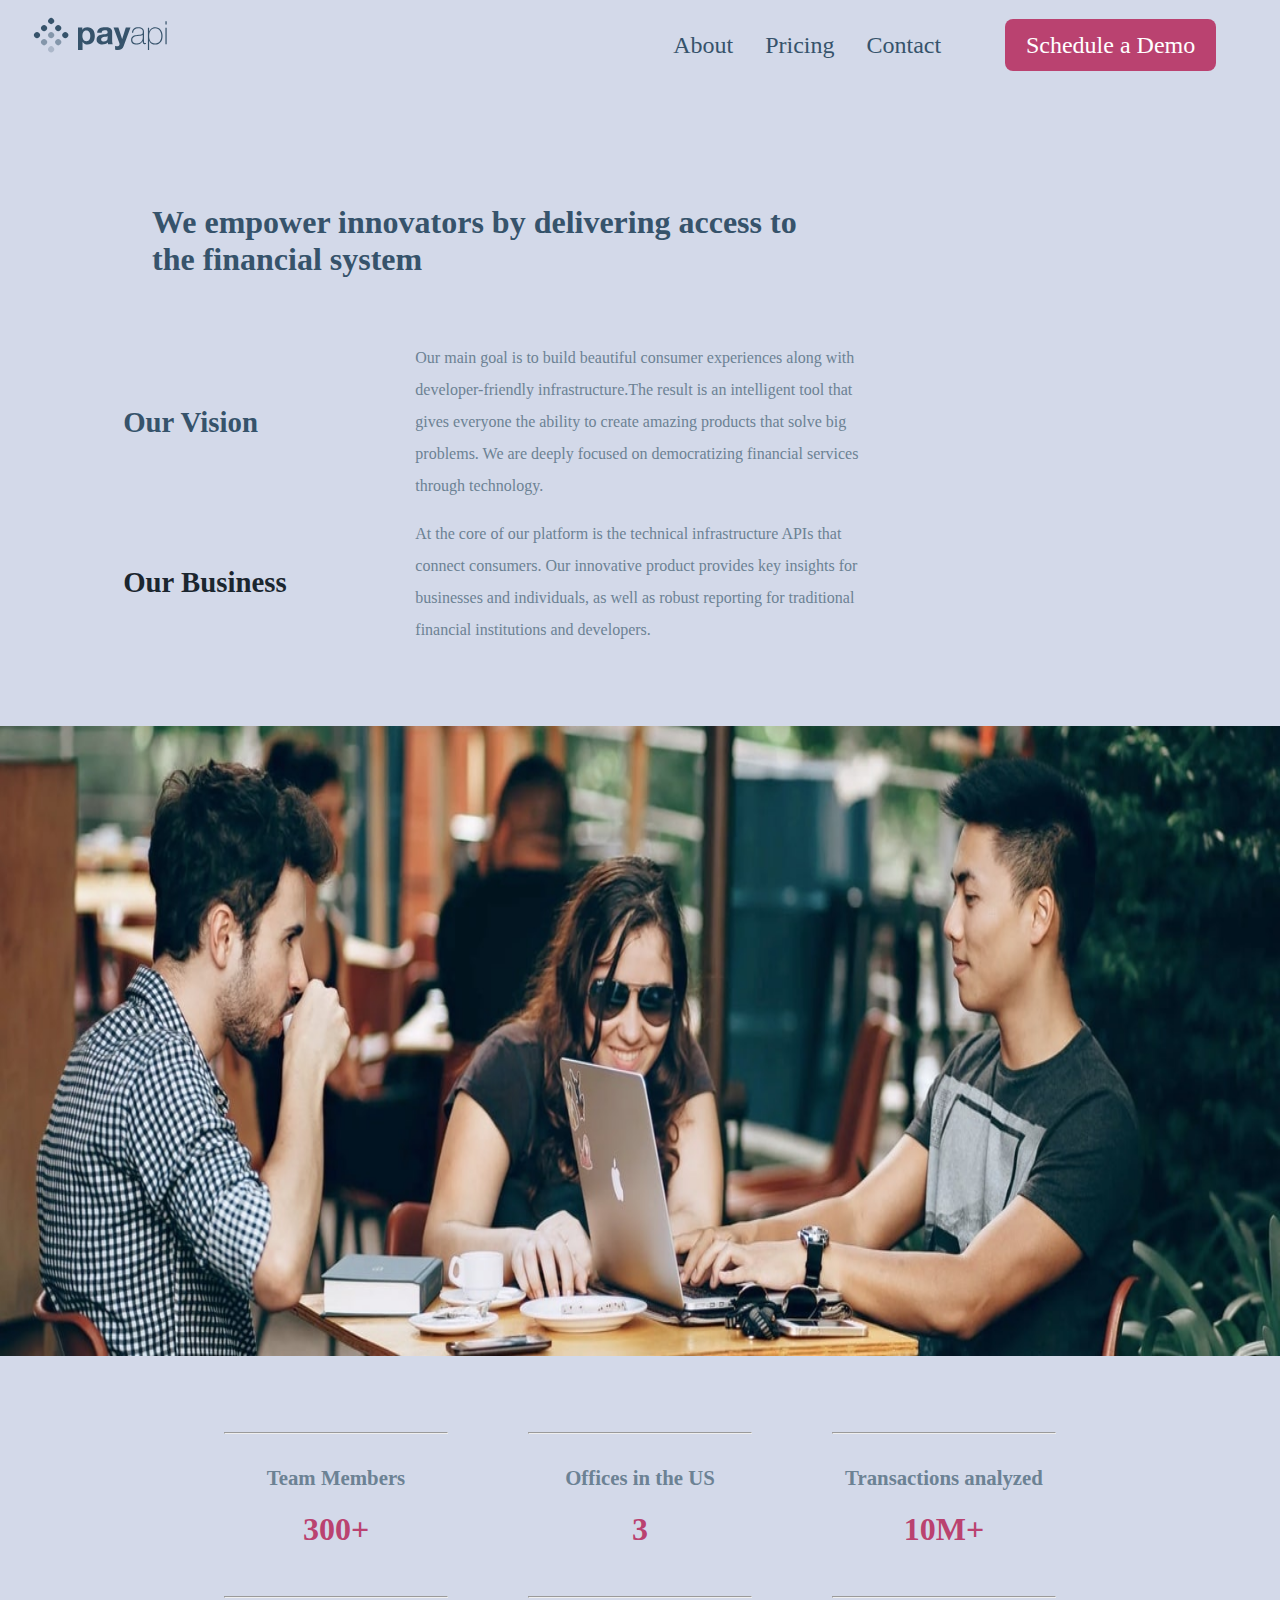
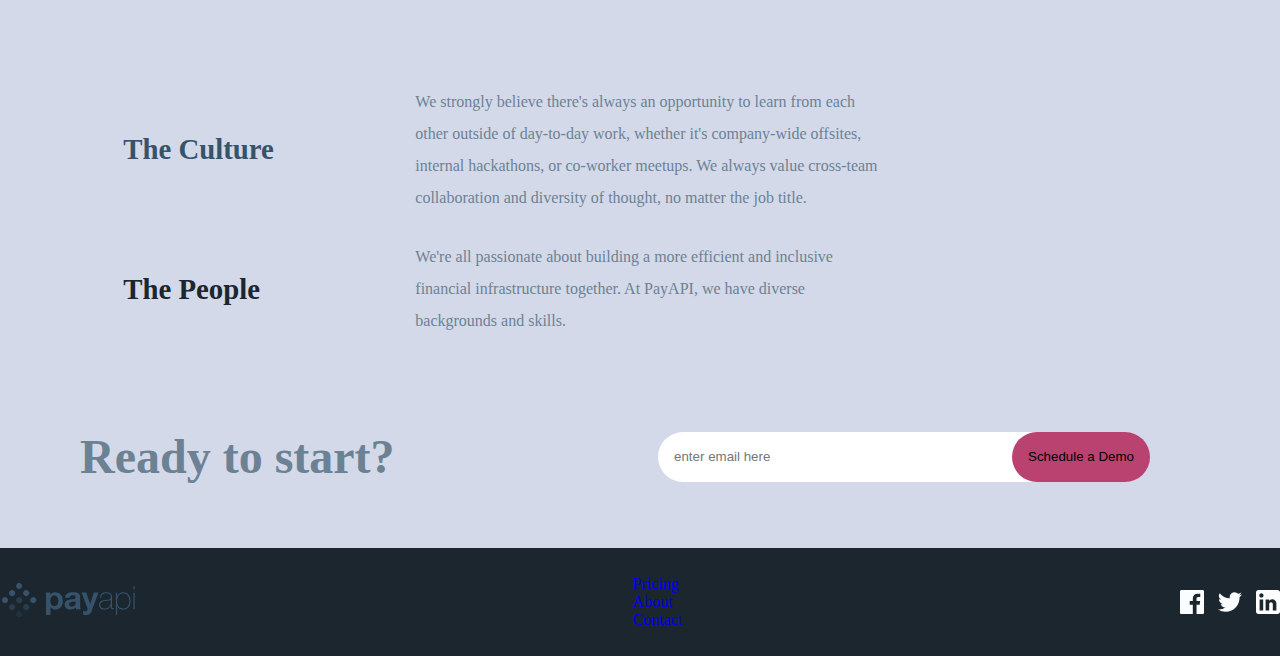
==== about.html @ 7797ffbc "frst" ====
<!DOCTYPE html>
<html lang="en">
  <head>
    <meta charset="UTF-8" />
    <meta name="viewport" content="width=device-width, initial-scale=1.0" />

    <link
      rel="icon"
      type="image/png"
      sizes="32x32"
      href="./assets/favicon-32x32.png"
    />
    <link rel="stylesheet" href="style.css" />
    <title>Frontend Mentor | PayAPI Website Challenge</title>
  </head>

  <body class="bg-sem">
    <header class="nav">
      <div class="nav_container flex_row">
        <div class="logo">
          <a href="index.html">
            <img src="assets/shared/desktop/logo.svg" alt=""
          /></a>
        </div>

        <ul class="nav_menu">
          <li class="nav_list"><a href="about.html">About</a></li>
          <li class="nav_list"><a href="pricing.html">Pricing</a></li>
          <li class="nav_list"><a href="contact.html">Contact</a></li>
          <div class="nav_btn">
            <a href="#">Schedule a Demo</a>
          </div>
        </ul>
        <div class="burger">
          <div class="line-1"></div>
          <div class="line-2"></div>
          <div class="line-3"></div>
        </div>
      </div>
    </header>
    <!-- <div class="pos">
        <img src="assets/Bitmap-2.png" alt="" />
      </div> -->

    <section class="about_header container">
      <h1>
        We empower innovators by delivering access to the financial system
      </h1>

      <div class="vision">
        <h3>Our Vision</h3>
        <p>
          Our main goal is to build beautiful consumer experiences along with
          developer-friendly infrastructure.The result is an intelligent tool
          that gives everyone the ability to create amazing products that solve
          big problems. We are deeply focused on democratizing financial
          services through technology.
        </p>
      </div>

      <div class="business">
        <h3>Our Business</h3>
        <p>
          At the core of our platform is the technical infrastructure APIs that
          connect consumers. Our innovative product provides key insights for
          businesses and individuals, as well as robust reporting for
          traditional financial institutions and developers.
        </p>
      </div>
    </section>

    <section class="about-background">
      <img src="assets/about/desktop/image-team-members.jpg" alt="" />
    </section>

    <section class="plan container">
      <div class="free_plan">
        <hr />
        <p>Team Members</p>
        <h2>300+</h2>
        <hr />
      </div>
      <div class="basic_plan">
        <hr />
        <p>Offices in the US</p>
        <h2>3</h2>
        <hr />
      </div>

      <div class="premium_plan">
        <hr />
        <p>Transactions analyzed</p>
        <h2>10M+</h2>

        <hr />
      </div>
    </section>
    <section class="about_header container">
      <div class="vision">
        <h3>The Culture</h3>
        <p>
          We strongly believe there's always an opportunity to learn from each
          other outside of day-to-day work, whether it's company-wide offsites,
          internal hackathons, or co-worker meetups. We always value cross-team
          collaboration and diversity of thought, no matter the job title.
        </p>
      </div>
      <div class="business">
        <h3>The People</h3>
        <p>
          We're all passionate about building a more efficient and inclusive
          financial infrastructure together. At PayAPI, we have diverse
          backgrounds and skills.
        </p>
      </div>
    </section>

    <div class="ready container">
      <div class="ready-info">
        <h1>Ready to start?</h1>
      </div>
      <form action="">
        <input
          type="text"
          class="ready_input_1"
          placeholder="enter email here"
        />
        <input type="submit" class="ready_input_2" value="Schedule a Demo" />
      </form>
    </div>
    <footer class="footer">
      <div class="logo_footer">
        <img src="assets/shared/desktop/logo.svg" alt="" />
      </div>
      <nav class="footer_nav">
        <ul class="foot_items">
          <li class="foot-list"><a href="pricing.html">Pricing</a></li>
          <li class="foot-list"><a href="about.html">About</a></li>
          <li class="foot-list"><a href="contact.html">Contact</a></li>
        </ul>
      </nav>
      <div class="socials-1">
        <img src="assets/shared/desktop/facebook.svg" alt="" />
        <img src="assets/shared/desktop/twitter.svg" alt="" />
        <img src="assets/shared/desktop/linkedin.svg" alt="" />
      </div>
    </footer>
    <script src="index.js"></script>
  </body>
</html>
---- style.css ----
* {
  padding: 0;
  margin: 0;
  box-sizing: border-box;
}
/* --------------------------Global Styles----------------------------- */
body {
  background-color: rgb(211, 217, 233);
}
html {
  scroll-behavior: smooth;
}
ul {
  list-style: none;
}
li {
  list-style: none;
}
a {
  text-decoration: none;
}
.flex_row {
  display: flex;
  flex-direction: row;
  flex-wrap: wrap;
}
.flex_column {
  flex-direction: column;
  display: flex;
}
.container {
  padding: 0em 5em;
}
/* ------------------End of--------Global Styles----------------------------- */

/* --------------------------header------------------------ */
.nav {
  padding: 0 2em;
  height: 0rem;
  min-height: 12vh;
  overflow: hidden;
  width: 100%;
  transition: 1s ease-in-out;
}
.logo img {
  padding: 1rem 0;
  cursor: pointer;
}
nav .logo {
  width: 10%;
}
.nav .nav_container {
  justify-content: space-between;
}
.nav_menu {
  display: flex;
  justify-content: center;
  align-items: center;
  gap: 2rem;
}
.burger {
  display: none;
  position: absolute;
  top: 1.5rem;
  right: 2rem;
}
.burger div {
  width: 25px;
  height: 3px;
  background-color: #36536b;
  margin: 5px;
  cursor: pointer;
}

.nav_menu a {
  color: #36536b;
  font-size: 1.5rem;
}
@keyframes navMenuFade {
  form {
    opacity: 0;
    transform: translateX(50px);
  }
  to {
    opacity: 1;
    transform: translateX(50px);
  }
}
.toggle .line-1 {
  transform: rotate(-45deg) translate(-5px, 6px);
}
.toggle .line-2 {
  opacity: 0;
}
.toggle .line-3 {
  transform: rotate(45deg) translate(-5px, -6px);
}

.nav_btn a {
  padding: 0.8rem 1.3rem;
  border: 1px rgb(186, 66, 112);
  background-color: rgb(186, 66, 112);
  border-radius: 0.5rem;
  color: #fff;
}
.nav_btn {
  padding: 2em;
  cursor: pointer;
  text-align: end;
}

/* -----xx---------------------header-----------xx------------- */

/* ---------------------------Hero Section------------------- */

.hero {
  margin-top: 10rem;
  padding-left: 5em;
}
.hero-1 {
  width: 60%;
  padding-bottom: 30px;
}
.hero-1 > h1 {
  font-size: 5rem;
  margin-bottom: 2rem;
  color: rgb(54, 83, 107);
}

.hero_input_1 {
  padding: 1rem;
  width: 60%;
  border: none;
  outline: none;
  border-radius: 25px 0 0 25px;
  height: 50px;
}
.hero_input_2 {
  width: 20%;
  height: 50px;
  border: none;
  outline: none;
  padding: 1rem;
  border-radius: 25px 25px;
  position: relative;
  left: -20px;
  background: rgb(186, 66, 112);
}
/* ---------------------------Hero Section------------------- */

.hero {
  margin-top: 10rem;
  font-family: "DM Serif Display", serif;
}
.hero-1 {
  width: 60%;
  padding-bottom: 30px;
}
.hero-1 > h1 {
  font-size: 5rem;
  margin-bottom: 2rem;
  color: rgb(54, 83, 107);
}

.hero_input_1 {
  padding: 1rem;
  width: 60%;
  border: none;
  outline: none;
  border-radius: 25px 0 0 25px;
  height: 50px;
}
.hero_input_2 {
  width: 20%;
  height: 50px;
  border: none;
  outline: none;
  padding: 1rem;
  border-radius: 25px 25px;
  position: relative;
  left: -20px;
  background: rgb(186, 66, 112);
}
/* --------------------End of Hero------------- */

/* --------------about---------------------- */
.about-us {
  margin-top: 5rem;
  height: auto;
  padding: 5rem 0;
  background-color: rgb(27, 38, 47);
  display: flex;
  justify-content: center;
  align-items: center;
  width: 100%;
  font-family: "Public Sans", sans-serif;
}
.para-info {
  width: 600px;
  color: #fff;
}
.para-main {
  line-height: 2;
  margin-bottom: 2em;
}
.para-info > h1 {
  font-size: 3rem;
  margin-bottom: 0.6em;
}
.about {
  padding: 0.8rem 2rem;
  border-radius: 1rem;
  border: 1px solid white;
  font-size: 1.2rem;
  background: transparent;
  color: #fff;
}
.social-info {
  display: grid;
  grid-template-columns: 1fr 1fr 1fr;
}
.social-info1 {
  display: grid;
  grid-template-columns: 1fr 1fr 1fr;
}
.social-info > img {
  margin: 30px;
  filter: brightness(0) invert(3);
}
.social-info1 > img {
  margin: 30px;
}

/* ---end -of----------about---------------------- */

/* ---------------------------packages-------------------------- */
.simple_text {
  display: flex;
  justify-content: center;
  align-items: center;
}
.simple h1 {
  font-size: 2.5rem;
  margin: 1em auto;
  color: #36536b;
}
.simple p {
  line-height: 2;
  color: #6c8294;
  font-family: "DM Serif Display", serif;
}

.text_pic {
  display: flex;
  align-items: center;
  width: 100%;
}
.image_text h1 {
  margin-bottom: 1em;
  font-size: 3rem;
  text-align: start;
  color: #36536b;
}
.image_text p {
  line-height: 2;
  color: #6c8294;
  font-family: "DM Serif Display", serif;
}

.packages {
  display: flex;
  align-items: center;
  justify-content: space-between;
}
.finance,
.banking,
.payment {
  text-align: center;
}
.package-img {
  margin-bottom: 2rem;
}
.custom {
  margin-bottom: 1rem;
  font-size: 1.7rem;
}
.para-1 {
  line-height: 1.3;
  color: rgb(108, 130, 148);
}

.ready_input_1 {
  padding: 1rem;
  width: 400px;
  border: none;
  outline: none;
  border-radius: 25px;
  height: 50px;
  position: relative;
}
.ready_input_2 {
  height: 50px;
  border: none;
  outline: none;
  border-radius: 25px 25px;
  padding: 1rem;
  position: relative;
  left: -50px;
  background: rgb(186, 66, 112);
}

h3 {
  color: #36536b;
}
.ready {
  display: flex;
  justify-content: space-between;
  align-items: center;
  margin-top: 5rem;
  flex-wrap: wrap;
  padding-bottom: 4rem;
}
.ready-info {
  font-size: 1.5rem;
  color: rgb(108, 130, 148);
  font-weight: 600;
}
.foot {
  display: flex;
  justify-content: space-between;
  align-items: center;
  width: 100%;
}
.socials-1 {
  display: flex;
  width: 100px;
  justify-content: space-between;
  align-items: center;
}
.nav_items {
  display: flex;
  width: 500px;
  justify-content: space-around;
}
/* --------------------end of-------packages-------------------------- */
/* ---------------------footer */
.footer {
  background-color: rgb(27, 38, 47);
  height: 12vh;
  display: flex;
  justify-content: space-between;
  align-items: center;
}
/* ---------------------footer */

/* --------------------xx-------ABOUT STYLING ---------------------- */
.about-background {
  width: 100%;
}
.about-background img {
  width: 100%;
  height: 70vh;
}

.container_about {
  width: 100%;
  padding: 0 15%;
}
.about_header {
  margin-bottom: 5em;
}
.about_header > h1 {
  font-size: 2rem;
  width: 60%;
  margin-left: 4.5rem;
  margin-top: 3em;
  margin-bottom: 2em;
  display: flex;
  justify-content: center;
  align-items: center;
  color: #36536b;
}

.vision {
  display: flex;
  justify-content: center;
  align-items: center;
  color: #36536b;
  margin: 1rem auto;
}
.business {
  display: flex;
  color: #36536b;
  justify-content: center;
  align-items: center;
  margin: 1rem auto;
}
.business > h3 {
  margin: 1.5em;
  font-size: 1.8rem;
  color: rgb(27, 38, 47);
  width: 300px;
  align-items: none;
}
.business > p {
  font-size: 1rem;
  font-weight: 400;
  line-height: 2;
  color: #6c8294;
  width: 50%;
  margin-right: 20em;
}

.vision > h3 {
  margin: 1.5em;
  font-size: 1.8rem;
  color: #36536b;
  width: 300px;
}
.vision > p {
  font-size: 1rem;
  font-weight: 400;
  line-height: 2;
  color: #6c8294;
  width: 50%;
  margin-right: 20em;
}
/* --------------------End Of About Styles------------------------ */

/* ---------------------Packages File---------------------- */

/*-------------------- package styling------------------ */
.plan {
  display: flex;
  justify-content: center;
  align-items: center;
}
.free_plan > h2,
.basic_plan > h2,
.premium_plan > h2 {
  font-size: 2rem;
  color: rgb(186, 66, 112);
  margin-bottom: 1.5em;
  text-align: center;
}
.free_plan,
.basic_plan,
.premium_plan {
  width: 20%;
  margin: 40px;
}
.free_plan > p,
.basic_plan > p,
.premium_plan > p {
  margin-bottom: 1em;
  color: #6c8294;
  font-weight: 600;
  font-size: 1.3rem;
  text-align: center;
}

.free-plan > h2,
.basic-plan > h2,
.premium-plan > h2 {
  font-size: 2rem;
  color: rgb(186, 66, 112);
  margin-bottom: 1.5em;
}
.pricing {
  padding-top: 5em;
  margin-bottom: 3em;
  font-size: 3rem;
  color: #36536b;
}
button {
  cursor: pointer;
}
.free-plan,
.basic-plan,
.premium-plan {
  margin: 2em;
  color: #6c8294;
}
.free-plan > p,
.basic-plan > p,
.premium-plan > p {
  margin-bottom: 1.5em;
  font-size: 1rem;
}
.free-plan > span,
.basic-plan > span,
.premium-plan > span {
  font-size: 2.5rem;
  padding-bottom: 5em;
  color: #36536b;
  font-weight: 800;
}
hr {
  margin: 2em auto;
}
.free-plan > button,
.basic-plan > button,
.premium-plan > button {
  padding: 1em 3em;
  color: #6c8294;
  border-radius: 2rem;
  border: 2px solid rgb(54, 83, 107);
  background: transparent;
}
.free-plan > ul > li,
.basic-plan > ul > li,
.premium-plan > ul > li {
  font-size: 1.5rem;
}
.free-plan > ul > li > img,
.basic-plan > ul > li > img,
.premium-plan > ul > li > img {
  margin-right: 1rem;
}
/* ---------------------Packages File---------------------- */

/* contact----------------------------------- */

/*---------------media queries------------------ */

@media (max-width: 800px) {
  .nav_menu {
    height: 80vh;
    position: absolute;
    top: 8vh;
    right: 0;
    display: flex;
    width: 80%;
    flex-direction: column;
    justify-content: center;
    align-items: center;
    background: #36536b;
    transition: transform 1s ease-in;
    transform: translateX(100%);
  }
  body {
    overflow-x: hidden;
  }
  .nav_menu li a {
    color: #fff;
  }
  .burger {
    display: block;
  }
  .nav-active {
    transform: translateX(0%);
  }
}

@media screen and (max-width: 800px) {
  .hero_input_1 {
    width: 100%;
    border-radius: 2rem;
    margin-bottom: 30px;
  }
  .hero-1 > h1,
  h3 {
    text-align: center;
  }

  .hero {
    margin-top: 45em;
    padding: 0 1rem;
  }
  .hero-1 {
    flex-direction: column;
    width: 100%;
    justify-content: center;
    align-items: center;
  }
  .hero-1 > h1 {
    font-size: 3rem;
    margin-bottom: 2rem;
    text-align: center;
  }
  .hero_input_1 {
    width: 100%;
  }
  .hero_input_2 {
    width: 100%;
    left: 0;
  }
  form {
    display: flex;
    flex-direction: column;
    align-items: center;
  }
}
/* about------------ */
@media (max-width: 800px) {
  .about-us {
    width: 100%;
    flex-direction: column-reverse;
  }
  .para-info {
    flex-direction: column;
    justify-content: center;
    align-items: center;
    text-align: center;
    width: 100%;
    margin-bottom: 2rem;
  }
  .para-info h1 {
    align-items: center;
    font-size: 1.5rem;
  }
  .social-info {
    width: 100%;
    grid-template-columns: 1fr 1fr;
    margin-bottom: 2rem;
  }
  .social-info > img {
    margin: 20px;
  }
  .social-info > p {
    width: 100%;
    text-align: center;
    line-height: 1.3;
  }
  .social-info1 {
    width: 100%;
    grid-template-columns: 1fr 1fr;
  }
  .social-info1 > img {
    margin: 20px;
  }
}
/* ----------------packages------------ */
@media (max-width: 800px) {
  .simple_text {
    flex-direction: column-reverse;
  }
  .simple h1 {
    font-size: 2.5rem;
    margin: 15px auto;
    text-align: center;
  }
  .simple {
    text-align: center;
  }
  .container {
    padding: 2em 2em;
  }
  .packages {
    flex-direction: column;
  }
  .simple_img {
    width: 80%;
    padding: auto 10em;
  }
  .text_pic {
    flex-direction: column;
    width: 100%;
  }
  .image_text h1 {
    text-align: center;
  }
  .image_text {
    width: 100%;
    text-align: center;
  }
  .text_pic img {
    width: 300px;
  }
  .ready_input_1 {
    width: 100%;
    margin: 1em auto;
  }
  .ready_input_2 {
    left: 0;
    width: 100%;
  }
  .ready {
    flex-direction: column;
    align-items: center;
  }
}
/* ------------------Footer------------------- */
@media (max-width: 800px) {
  .footer {
    height: 40vh;
    flex-direction: column;
    justify-content: center;
    align-items: center;
    width: 100%;
    margin-bottom: 2rem;
  }
  .foot-items {
    flex-direction: column;
  }
  .foot-list a {
    font-size: 2rem;
    color: white;
  }
  .foot-list {
    margin: 1.5rem;
  }
}
/* ------------------Footer------------------- */
/* -------------------About file------------------ */
@media (max-width: 800px) {
  .container_about {
    padding: 0;
    text-align: center;
  }
  .vision,
  .mission,
  .business {
    display: flex;
    flex-direction: column;
    align-items: center;
    width: 100%;
  }
  .vision > p,
  .mission > p,
  .business > p {
    text-align: center;
    font-size: 1rem;
    width: 100%;
    margin-right: 0;
  }
  .about_header > h1 {
    font-size: 2rem;
    width: 100%;
    margin: 0;
    margin-top: 3em;
    margin-bottom: 2em;
    text-align: center;
  }
  .about_header {
    margin-bottom: 2em;
  }
  .about-background img {
    width: 100%;
    background-size: contain;
    height: auto;
  }
  .plan {
    flex-direction: column;
    margin-top: 1em;
  }
  .free_plan,
  .basic_plan,
  .premium_plan {
    width: 100%;
    text-align: center;
    margin: 0;
  }
  .free_plan > hr,
  .basic_plan > hr,
  .premium_plan > hr {
    display: none;
  }
}
/* -------------------About file------------------ */
/* ---------------------packages styles */
@media screen and (max-width: 850px) {
  .pricing {
    text-align: center;
    margin-left: 0em;
    color: #36536b;
  }
  hr {
    margin: 1em auto;
    font-weight: bold;
  }
  .plans {
    flex-direction: column;
    width: 100%;
    text-align: center;
  }
  .free-plan > h2,
  .basic-plan > h2,
  .premium-plan > h2 {
    text-align: center;
    margin-bottom: 3em;
  }
  .free-plan > p,
  .basic-plan > p,
  .premium-plan > p {
    display: none;
  }
  .free-plan > span,
  .basic-plan > span,
  .premium-plan > span {
    text-align: center;
    display: flex;
    flex-direction: column;
    align-items: center;
    padding-bottom: 2em;
  }
  .free_plan,
  .basic_plan,
  .premium_plan {
    width: 100%;
    padding: 0;
    align-items: center;
  }
  .free-plan > ul,
  .basic-plan > ul,
  .premium-plan > ul {
    font-size: 1.5rem;
  }
}
@media (max-width: 1000px) {
  .about-us {
    flex-direction: column-reverse;
  }
  .para-info {
    display: flex;
    flex-direction: column;
    align-items: center;
  }

  .para-info > p {
    width: 60%;
    text-align: center;
  }

  .container_about {
    padding: 0;
    text-align: center;
  }
  .vision,
  .mission,
  .business {
    width: 100%;
  }
  .vision > p,
  .mission > p,
  .business > p {
    text-align: center;
    font-size: 1rem;
    width: 100%;
    margin-right: 0;
  }
  .about_header > h1 {
    font-size: 2rem;
    width: 100%;
    margin: 0;
    margin-top: 3em;
    margin-bottom: 2em;
    text-align: center;
  }
  .about_header {
    margin-bottom: 2em;
  }
  .about-background img {
    width: 100%;
    background-size: contain;
    height: auto;
  }
  .plan {
    margin-top: 1em;
  }
  .free_plan,
  .basic_plan,
  .premium_plan {
    width: 100%;
    text-align: center;
    margin: 0;
  }
}
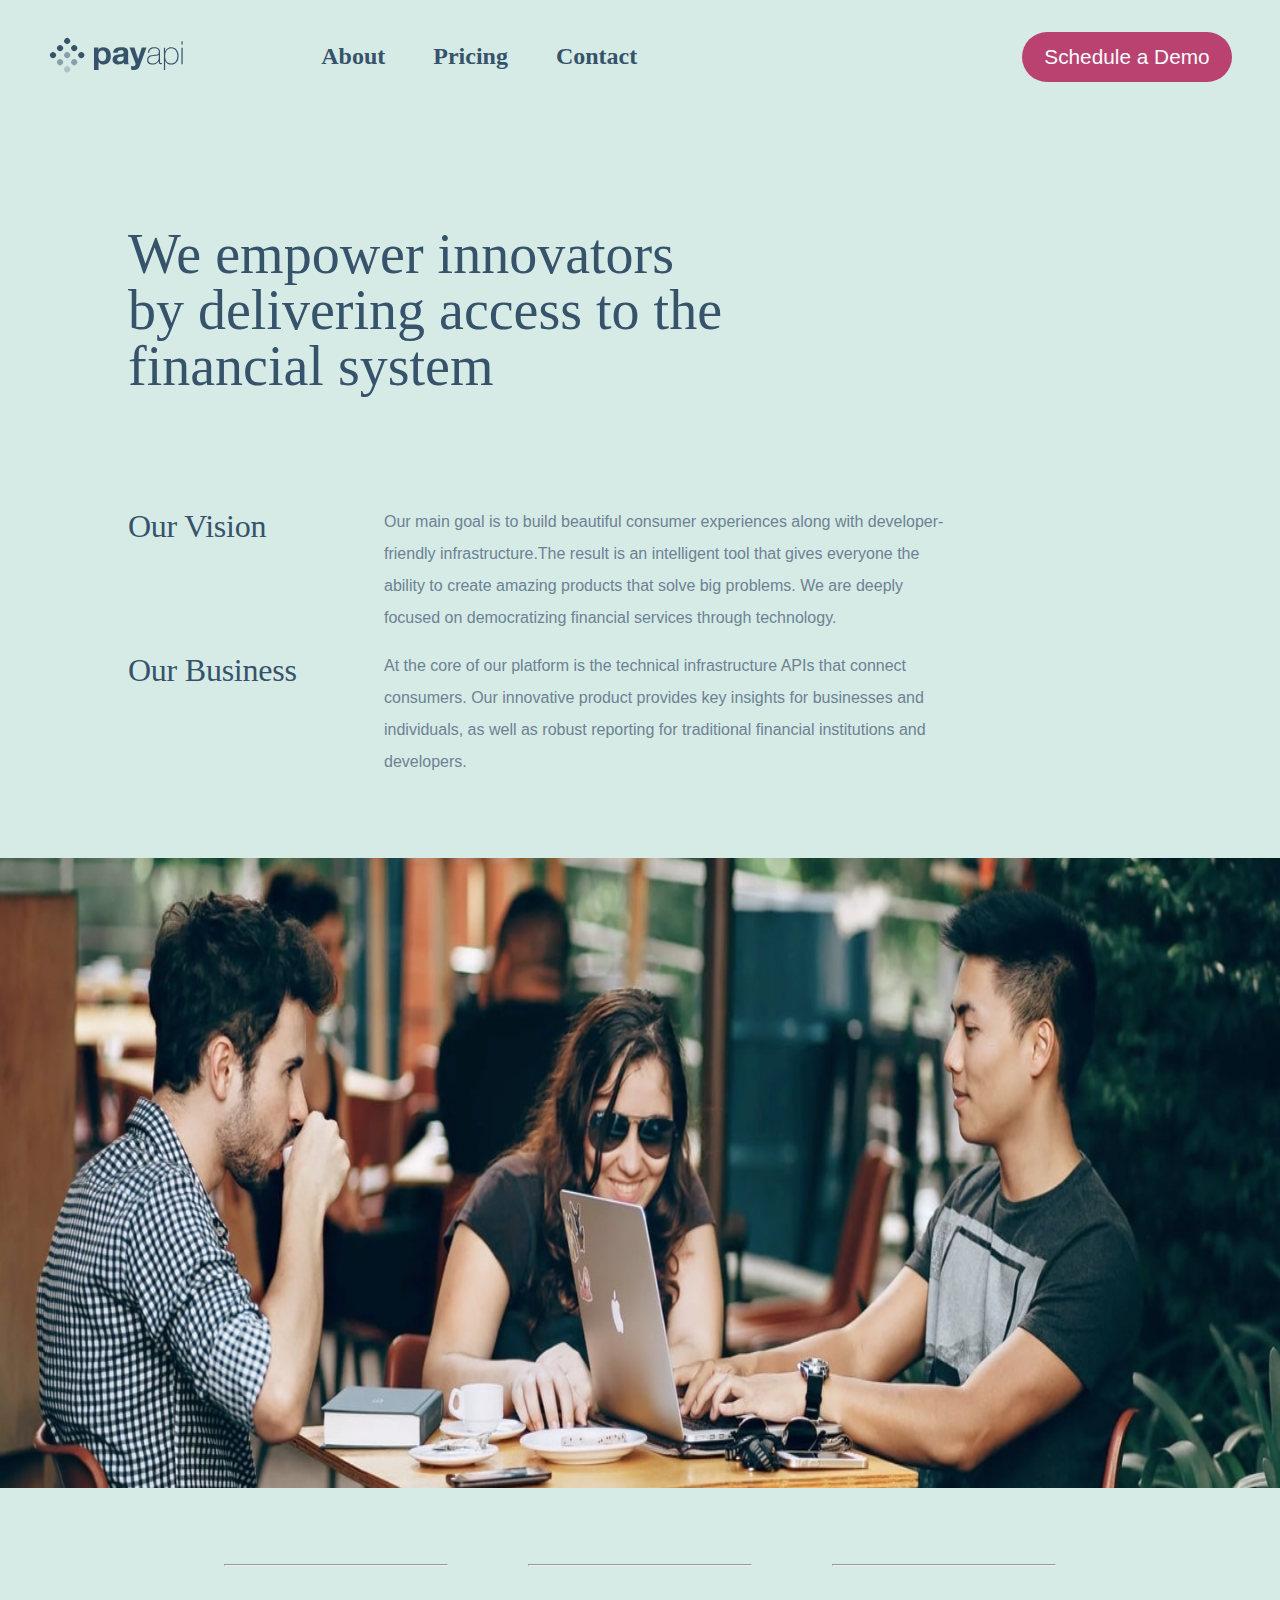
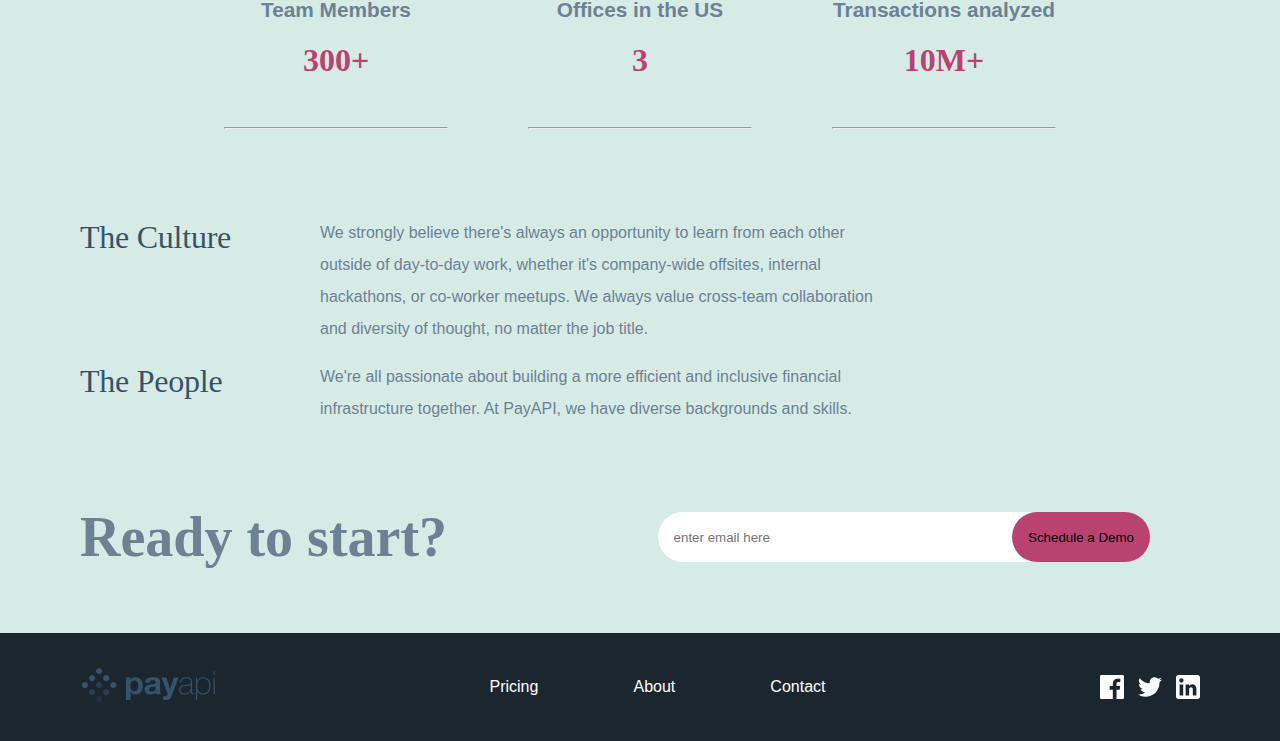
==== commit b8ec50c7: "new" ====
--- a/about.html
+++ b/about.html
@@ -15,36 +15,53 @@
   </head>
 
   <body class="bg-sem">
-    <header class="nav">
-      <div class="nav_container flex_row">
+    <header>
+      <nav class="nav_menu">
         <div class="logo">
           <a href="index.html">
             <img src="assets/shared/desktop/logo.svg" alt=""
           /></a>
         </div>
+        <div class="nav_item">
+          <ul>
+            <li><a href="about.html">About</a></li>
+            <li><a href="pricing.html">Pricing</a></li>
+            <li><a href="contact.html">Contact</a></li>
+          </ul>
+          <a class="btn pink" href="contact.html">Schedule a Demo</a>
+        </div>
+      </nav>
+      <!-- -----------mobile menu  -->
+      <div class="mobile_nav">
+        <a href="index.html">
+          <img src="assets/shared/desktop/logo.svg" alt=""
+        /></a>
+        <div class="menu-icon">
+          <img src="assets/shared/mobile/menu.svg" alt="" />
+        </div>
+      </div>
+      <div class="mobile-menu-container">
+        <div class="close-icon">
+          <img src="assets/shared/mobile/close.svg" alt="" />
+        </div>
 
-        <ul class="nav_menu">
-          <li class="nav_list"><a href="about.html">About</a></li>
-          <li class="nav_list"><a href="pricing.html">Pricing</a></li>
-          <li class="nav_list"><a href="contact.html">Contact</a></li>
-          <div class="nav_btn">
-            <a href="#">Schedule a Demo</a>
-          </div>
+        <ul>
+          <li><a href="about.html">About</a></li>
+          <li><a href="pricing.html">Pricing</a></li>
+          <li><a href="contact.html">Contact</a></li>
+          <li><a class="btn pink" href="contact.html">Contact</a></li>
         </ul>
-        <div class="burger">
-          <div class="line-1"></div>
-          <div class="line-2"></div>
-          <div class="line-3"></div>
-        </div>
       </div>
     </header>
     <!-- <div class="pos">
         <img src="assets/Bitmap-2.png" alt="" />
       </div> -->
 
-    <section class="about_header container">
+    <section class="about_header container-2">
       <h1>
-        We empower innovators by delivering access to the financial system
+        We empower innovators <br />
+        by delivering access to the <br />
+        financial system
       </h1>
 
       <div class="vision">
@@ -117,7 +134,7 @@
 
     <div class="ready container">
       <div class="ready-info">
-        <h1>Ready to start?</h1>
+        <h2>Ready to start?</h2>
       </div>
       <form action="">
         <input
@@ -128,17 +145,17 @@
         <input type="submit" class="ready_input_2" value="Schedule a Demo" />
       </form>
     </div>
-    <footer class="footer">
+    <footer class="footer container">
       <div class="logo_footer">
         <img src="assets/shared/desktop/logo.svg" alt="" />
       </div>
-      <nav class="footer_nav">
-        <ul class="foot_items">
-          <li class="foot-list"><a href="pricing.html">Pricing</a></li>
-          <li class="foot-list"><a href="about.html">About</a></li>
-          <li class="foot-list"><a href="contact.html">Contact</a></li>
-        </ul>
-      </nav>
+
+      <ul class="foot_items">
+        <li class="foot-list"><a href="pricing.html">Pricing</a></li>
+        <li class="foot-list"><a href="about.html">About</a></li>
+        <li class="foot-list"><a href="contact.html">Contact</a></li>
+      </ul>
+
       <div class="socials-1">
         <img src="assets/shared/desktop/facebook.svg" alt="" />
         <img src="assets/shared/desktop/twitter.svg" alt="" />
--- a/style.css
+++ b/style.css
@@ -4,9 +4,7 @@
   box-sizing: border-box;
 }
 /* --------------------------Global Styles----------------------------- */
-body {
-  background-color: rgb(211, 217, 233);
-}
+
 html {
   scroll-behavior: smooth;
 }
@@ -31,100 +29,118 @@
 .container {
   padding: 0em 5em;
 }
+.container-2 {
+  padding-left: 8em;
+}
+:root {
+  --dark-pink: #ba4270;
+  --link-water-white: #fbfcfe;
+  --dark-blue: #36536b;
+  --dark-blue-black: #1b2621;
+  --light-charm-pink: #da6d97;
+  --light-blue: #6c8294;
+}
+*,
+*::after,
+*::before {
+  margin: 0;
+  padding: 0;
+  box-sizing: border-box;
+}
+body {
+  font-family: "Public Sans", sans-serif;
+  background-color: rgb(214, 235, 230);
+}
+h1 {
+  font-family: "DM Serif Display", serif;
+  font-size: 72px;
+}
+h2 {
+  font-family: "DM Serif Display", serif;
+  font-size: 56px;
+}
+.btn {
+  padding: 0.8rem 1.4rem;
+  border-radius: 3rem;
+  color: var(--link-water-white);
+  display: inline-block;
+  font-size: 1.3rem;
+  border: none;
+  font-weight: 500;
+  text-decoration: none;
+}
+.btn.pink {
+  background-color: var(--dark-pink);
+}
+.btn.dark {
+  background-color: transparent;
+}
+
 /* ------------------End of--------Global Styles----------------------------- */
 
 /* --------------------------header------------------------ */
-.nav {
-  padding: 0 2em;
-  height: 0rem;
-  min-height: 12vh;
-  overflow: hidden;
-  width: 100%;
-  transition: 1s ease-in-out;
-}
-.logo img {
-  padding: 1rem 0;
-  cursor: pointer;
+
+.wrapper {
+}
+header {
+  width: 100%;
+  padding: 2rem 3rem;
+}
+
+.nav_menu {
+  display: flex;
+  justify-content: space-between;
+  align-items: center;
+  width: 100%;
+  z-index: 100;
 }
 nav .logo {
-  width: 10%;
-}
-.nav .nav_container {
+  width: 30%;
+}
+.nav_item {
+  display: flex;
+  width: 100%;
   justify-content: space-between;
 }
-.nav_menu {
-  display: flex;
-  justify-content: center;
-  align-items: center;
-  gap: 2rem;
-}
-.burger {
+.nav_item ul {
+  display: flex;
+  align-items: center;
+  gap: 3rem;
+}
+nav ul li {
+  list-style: none;
+}
+nav ul li a {
+  text-decoration: none;
+  font-family: "Public Sans";
+  font-weight: 700;
+  font-size: 1.5rem;
+  color: #36536b;
+}
+.mobile_nav,
+.mobile-menu-container {
   display: none;
+}
+
+/* -----xx---------------------header-----------xx------------- */
+
+/* ---------------------------Hero Section------------------- */
+
+.bg-circle {
+  background-image: url(assets/Bitmap-1.png);
+  background-repeat: no-repeat;
+  background-position: top right;
+  padding: 0;
+}
+.big_phone {
   position: absolute;
-  top: 1.5rem;
-  right: 2rem;
-}
-.burger div {
-  width: 25px;
-  height: 3px;
-  background-color: #36536b;
-  margin: 5px;
-  cursor: pointer;
-}
-
-.nav_menu a {
-  color: #36536b;
+  top: 10rem;
+  right: 4rem;
+}
+
+.hero-1 h3 {
+  margin-top: 2rem;
   font-size: 1.5rem;
-}
-@keyframes navMenuFade {
-  form {
-    opacity: 0;
-    transform: translateX(50px);
-  }
-  to {
-    opacity: 1;
-    transform: translateX(50px);
-  }
-}
-.toggle .line-1 {
-  transform: rotate(-45deg) translate(-5px, 6px);
-}
-.toggle .line-2 {
-  opacity: 0;
-}
-.toggle .line-3 {
-  transform: rotate(45deg) translate(-5px, -6px);
-}
-
-.nav_btn a {
-  padding: 0.8rem 1.3rem;
-  border: 1px rgb(186, 66, 112);
-  background-color: rgb(186, 66, 112);
-  border-radius: 0.5rem;
-  color: #fff;
-}
-.nav_btn {
-  padding: 2em;
-  cursor: pointer;
-  text-align: end;
-}
-
-/* -----xx---------------------header-----------xx------------- */
-
-/* ---------------------------Hero Section------------------- */
-
-.hero {
-  margin-top: 10rem;
-  padding-left: 5em;
-}
-.hero-1 {
-  width: 60%;
-  padding-bottom: 30px;
-}
-.hero-1 > h1 {
-  font-size: 5rem;
-  margin-bottom: 2rem;
-  color: rgb(54, 83, 107);
 }
 
 .hero_input_1 {
@@ -157,7 +173,7 @@
   padding-bottom: 30px;
 }
 .hero-1 > h1 {
-  font-size: 5rem;
+  font-size: 4rem;
   margin-bottom: 2rem;
   color: rgb(54, 83, 107);
 }
@@ -187,7 +203,7 @@
 .about-us {
   margin-top: 5rem;
   height: auto;
-  padding: 5rem 0;
+  padding: 5rem 2rem;
   background-color: rgb(27, 38, 47);
   display: flex;
   justify-content: center;
@@ -196,8 +212,8 @@
   font-family: "Public Sans", sans-serif;
 }
 .para-info {
-  width: 600px;
   color: #fff;
+  width: 40%;
 }
 .para-main {
   line-height: 2;
@@ -319,9 +335,9 @@
   margin-top: 5rem;
   flex-wrap: wrap;
   padding-bottom: 4rem;
+  width: 100%;
 }
 .ready-info {
-  font-size: 1.5rem;
   color: rgb(108, 130, 148);
   font-weight: 600;
 }
@@ -337,12 +353,7 @@
   justify-content: space-between;
   align-items: center;
 }
-.nav_items {
-  display: flex;
-  width: 500px;
-  justify-content: space-around;
-}
-/* --------------------end of-------packages-------------------------- */
+
 /* ---------------------footer */
 .footer {
   background-color: rgb(27, 38, 47);
@@ -351,7 +362,17 @@
   justify-content: space-between;
   align-items: center;
 }
-/* ---------------------footer */
+.foot-list a {
+  color: white;
+  font-size: 1rem;
+}
+.foot_items {
+  display: flex;
+  justify-content: space-between;
+  gap: 5;
+  align-items: center;
+  width: 30%;
+}
 
 /* --------------------xx-------ABOUT STYLING ---------------------- */
 .about-background {
@@ -370,37 +391,33 @@
   margin-bottom: 5em;
 }
 .about_header > h1 {
-  font-size: 2rem;
-  width: 60%;
-  margin-left: 4.5rem;
-  margin-top: 3em;
+  font-family: "DM Serif Display", serif;
+  font-weight: 400;
+  font-size: 56px;
+  line-height: 56px;
+  margin-top: 2em;
   margin-bottom: 2em;
-  display: flex;
-  justify-content: center;
-  align-items: center;
   color: #36536b;
 }
 
 .vision {
   display: flex;
-  justify-content: center;
-  align-items: center;
-  color: #36536b;
-  margin: 1rem auto;
+  justify-content: space-between;
+  color: #36536b;
+  margin: 1rem 0;
 }
 .business {
   display: flex;
-  color: #36536b;
-  justify-content: center;
-  align-items: center;
-  margin: 1rem auto;
+  justify-content: space-between;
 }
 .business > h3 {
-  margin: 1.5em;
-  font-size: 1.8rem;
-  color: rgb(27, 38, 47);
-  width: 300px;
-  align-items: none;
+  font-family: "DM Serif Display";
+  font-style: normal;
+  font-weight: 400;
+  font-size: 32px;
+  line-height: 40px;
+  letter-spacing: -0.246154px;
+  color: #36536b;
 }
 .business > p {
   font-size: 1rem;
@@ -412,10 +429,13 @@
 }
 
 .vision > h3 {
-  margin: 1.5em;
-  font-size: 1.8rem;
-  color: #36536b;
-  width: 300px;
+  font-family: "DM Serif Display";
+  font-style: normal;
+  font-weight: 400;
+  font-size: 32px;
+  line-height: 40px;
+  letter-spacing: -0.246154px;
+  color: #36536b;
 }
 .vision > p {
   font-size: 1rem;
@@ -462,15 +482,18 @@
 .free-plan > h2,
 .basic-plan > h2,
 .premium-plan > h2 {
-  font-size: 2rem;
+  font-size: 3rem;
   color: rgb(186, 66, 112);
   margin-bottom: 1.5em;
 }
 .pricing {
-  padding-top: 5em;
-  margin-bottom: 3em;
-  font-size: 3rem;
-  color: #36536b;
+  padding: 2em 0;
+  color: #36536b;
+
+  font-family: "DM Serif Display";
+  font-weight: 400;
+  font-size: 56px;
+  line-height: 56px;
 }
 button {
   cursor: pointer;
@@ -490,10 +513,13 @@
 .free-plan > span,
 .basic-plan > span,
 .premium-plan > span {
-  font-size: 2.5rem;
   padding-bottom: 5em;
   color: #36536b;
-  font-weight: 800;
+  font-family: "DM Serif Display";
+  font-style: normal;
+  font-weight: 400;
+  font-size: 56px;
+  line-height: 72px;
 }
 hr {
   margin: 2em auto;
@@ -506,7 +532,17 @@
   border-radius: 2rem;
   border: 2px solid rgb(54, 83, 107);
   background: transparent;
-}
+  transition: all 1s ease;
+}
+button.hover {
+}
+.free-plan > button:hover,
+.basic-plan > button:hover,
+.premium-plan > button:hover {
+  background-color: var(--dark-blue);
+  color: white;
+}
+
 .free-plan > ul > li,
 .basic-plan > ul > li,
 .premium-plan > ul > li {
@@ -517,42 +553,153 @@
 .premium-plan > ul > li > img {
   margin-right: 1rem;
 }
-/* ---------------------Packages File---------------------- */
-
-/* contact----------------------------------- */
+/* ---------------------Contact File---------------------- */
+
+.head {
+  margin: 7em 0;
+}
+.form {
+  display: flex;
+  justify-content: space-between;
+  align-items: center;
+  margin-top: 0;
+  color: var(--dark-blue);
+}
+.cont {
+  background-color: rgb(214, 235, 230);
+}
+.social_info {
+  display: grid;
+  grid-template-columns: 1fr 1fr 1fr;
+}
+.social_info img {
+  margin-bottom: 4em;
+}
+.media_collections {
+  margin-left: 5em;
+}
+.media_collections p {
+  font-size: 1.4rem;
+  margin-bottom: 2em;
+  color: var(--dark-blue);
+}
+
+.cont .input {
+  height: 40px;
+  width: 100%;
+  position: relative;
+  margin-bottom: 30px;
+  background-color: rgb(214, 235, 230);
+  color: #36536b;
+}
+.cont .input input {
+  width: 100%;
+  height: 40px;
+  border: none;
+  border-bottom: 2px solid;
+  outline: none;
+  font-size: 1.2rem;
+  background-color: rgb(214, 235, 230);
+  color: #36536b;
+}
+.cont .input label {
+  position: absolute;
+  bottom: 10px;
+  left: 0;
+}
+.cont textarea {
+  border: none;
+  outline: none;
+  background-color: rgb(214, 235, 230);
+  border-bottom: 2px solid;
+  width: 100%;
+  color: #36536b;
+}
+.check {
+  display: flex;
+  margin-top: 5rem;
+  margin-bottom: 2rem;
+  justify-content: space-between;
+}
+.check label {
+  padding-left: 40px;
+}
+.check_input {
+  width: 2rem;
+  height: 2rem;
+}
+.submit {
+  padding: 0.8em 2em;
+  border-radius: 2rem;
+  background-color: transparent;
+  border: 1px solid;
+  transition: all 1s ease;
+  cursor: pointer;
+}
+.submit:hover {
+  background-color: #1b2621;
+  color: white;
+}
+.head p {
+  color: var(--dark-blue);
+  font-size: 3rem;
+}
 
 /*---------------media queries------------------ */
 
-@media (max-width: 800px) {
-  .nav_menu {
-    height: 80vh;
-    position: absolute;
-    top: 8vh;
-    right: 0;
+@media screen and (max-width: 800px) {
+  nav {
+    display: none;
+  }
+  .wrapper {
+    padding: 1.4rem 2rem;
+  }
+  .mobile_nav {
     display: flex;
-    width: 80%;
-    flex-direction: column;
+    justify-content: space-between;
+  }
+  .mobile-menu-container {
+    position: fixed;
+    height: 100vh;
+    width: 100%;
+    top: 0;
+    background-color: var(--dark-blue-black);
+    display: flex;
+    align-items: center;
     justify-content: center;
-    align-items: center;
-    background: #36536b;
-    transition: transform 1s ease-in;
-    transform: translateX(100%);
-  }
-  body {
-    overflow-x: hidden;
-  }
-  .nav_menu li a {
-    color: #fff;
-  }
-  .burger {
-    display: block;
-  }
-  .nav-active {
-    transform: translateX(0%);
-  }
-}
-
-@media screen and (max-width: 800px) {
+    z-index: 200;
+    left: 100%;
+    transition: all 1s ease;
+  }
+  .mobile-menu-container.active {
+    left: 0;
+  }
+  .mobile-menu-container.active .close-icon {
+    opacity: 1;
+    pointer-events: auto;
+  }
+  .close-icon {
+    position: fixed;
+    top: 32px;
+    right: 40px;
+    opacity: 0;
+    pointer-events: none;
+    transition: all 1s ease;
+  }
+  .mobile-menu-container ul {
+    list-style: none;
+    padding: 0;
+  }
+  .mobile-menu-container ul li {
+    margin: 30px 0;
+    text-align: center;
+  }
+  .mobile-menu-container ul li a {
+    color: #f2f2f2;
+    text-decoration: none;
+    font-size: 1.2rem;
+  }
+  /* -------------------Hero section------------------- */
   .hero_input_1 {
     width: 100%;
     border-radius: 2rem;
@@ -561,6 +708,9 @@
   .hero-1 > h1,
   h3 {
     text-align: center;
+  }
+  .big_phone {
+    display: none;
   }
 
   .hero {
@@ -590,9 +740,8 @@
     flex-direction: column;
     align-items: center;
   }
-}
-/* about------------ */
-@media (max-width: 800px) {
+  /* ----------------about-------------- */
+
   .about-us {
     width: 100%;
     flex-direction: column-reverse;
@@ -602,7 +751,6 @@
     justify-content: center;
     align-items: center;
     text-align: center;
-    width: 100%;
     margin-bottom: 2rem;
   }
   .para-info h1 {
@@ -629,9 +777,14 @@
   .social-info1 > img {
     margin: 20px;
   }
-}
-/* ----------------packages------------ */
-@media (max-width: 800px) {
+  .about_header > h1 {
+    font-size: 1rem;
+    width: 100%;
+  }
+  .container-2 {
+    padding: 0 2rem;
+  }
+  /* ----------------simple Text-------------------- */
   .simple_text {
     flex-direction: column-reverse;
   }
@@ -643,9 +796,7 @@
   .simple {
     text-align: center;
   }
-  .container {
-    padding: 2em 2em;
-  }
+
   .packages {
     flex-direction: column;
   }
@@ -675,35 +826,32 @@
     left: 0;
     width: 100%;
   }
+  .ready-info {
+    text-align: center;
+  }
   .ready {
     flex-direction: column;
     align-items: center;
   }
-}
-/* ------------------Footer------------------- */
-@media (max-width: 800px) {
+  /* ------------------Footer------------------- */
   .footer {
     height: 40vh;
     flex-direction: column;
     justify-content: center;
     align-items: center;
     width: 100%;
-    margin-bottom: 2rem;
-  }
-  .foot-items {
+  }
+  .foot_items {
     flex-direction: column;
   }
   .foot-list a {
-    font-size: 2rem;
+    font-size: 1rem;
     color: white;
   }
   .foot-list {
     margin: 1.5rem;
   }
-}
-/* ------------------Footer------------------- */
-/* -------------------About file------------------ */
-@media (max-width: 800px) {
+  /* -------------------About file------------------ */
   .container_about {
     padding: 0;
     text-align: center;
@@ -724,14 +872,13 @@
     width: 100%;
     margin-right: 0;
   }
-  .about_header > h1 {
+  /* .about_header > h1 {
     font-size: 2rem;
     width: 100%;
-    margin: 0;
     margin-top: 3em;
     margin-bottom: 2em;
     text-align: center;
-  }
+  } */
   .about_header {
     margin-bottom: 2em;
   }
@@ -756,10 +903,7 @@
   .premium_plan > hr {
     display: none;
   }
-}
-/* -------------------About file------------------ */
-/* ---------------------packages styles */
-@media screen and (max-width: 850px) {
+  /* ---------------------packages styles------------------------- */
   .pricing {
     text-align: center;
     margin-left: 0em;
@@ -806,7 +950,33 @@
   .premium-plan > ul {
     font-size: 1.5rem;
   }
-}
+
+  /* -------------contact file----------------- */
+  .form {
+    flex-direction: column;
+  }
+  .head > p {
+    text-align: center;
+    width: 100%;
+    margin-top: 2em;
+  }
+  .media_collections {
+    margin-left: 0;
+  }
+  .form_btn {
+    text-align: left;
+    margin-bottom: 2em;
+  }
+  .bg-circle {
+    background-image: none;
+  }
+  .bg-semi {
+    background-image: none;
+  }
+}
+
+/* ------------------media screen @ 1000px----------------- */
+
 @media (max-width: 1000px) {
   .about-us {
     flex-direction: column-reverse;
@@ -855,6 +1025,9 @@
     background-size: contain;
     height: auto;
   }
+  .nav_menu {
+    display: none;
+  }
   .plan {
     margin-top: 1em;
   }
@@ -865,4 +1038,64 @@
     text-align: center;
     margin: 0;
   }
-}
+
+  .container {
+    padding: 2em;
+  }
+  .form {
+    flex-direction: column;
+  }
+  .head > p {
+    text-align: center;
+    width: 100%;
+  }
+  .media_collections {
+    margin-left: 0;
+  }
+  .form_btn {
+    text-align: left;
+    margin-bottom: 2em;
+  }
+  .ready {
+    flex-direction: column;
+  }
+  .ready_input_1 {
+    width: 300px;
+  }
+  .ready_input_2 {
+    height: 50px;
+    border: none;
+  }
+  .ready-info {
+    margin-bottom: 2rem;
+  }
+
+  .container_about {
+    padding: 0;
+    text-align: center;
+  }
+  .vision,
+  .mission,
+  .business {
+    display: flex;
+  }
+  /* .about_header > h1 {
+    font-size: 3rem;
+    width: 70%;
+    margin-top: 3em;
+    margin-bottom: 2em;
+    text-align: center;
+  } */
+  .about-background img {
+    width: 100%;
+    background-size: contain;
+    height: auto;
+  }
+  .plan {
+    margin-top: 3em;
+  }
+
+  .pricing-title h1 {
+    margin: 5em;
+  }
+}
